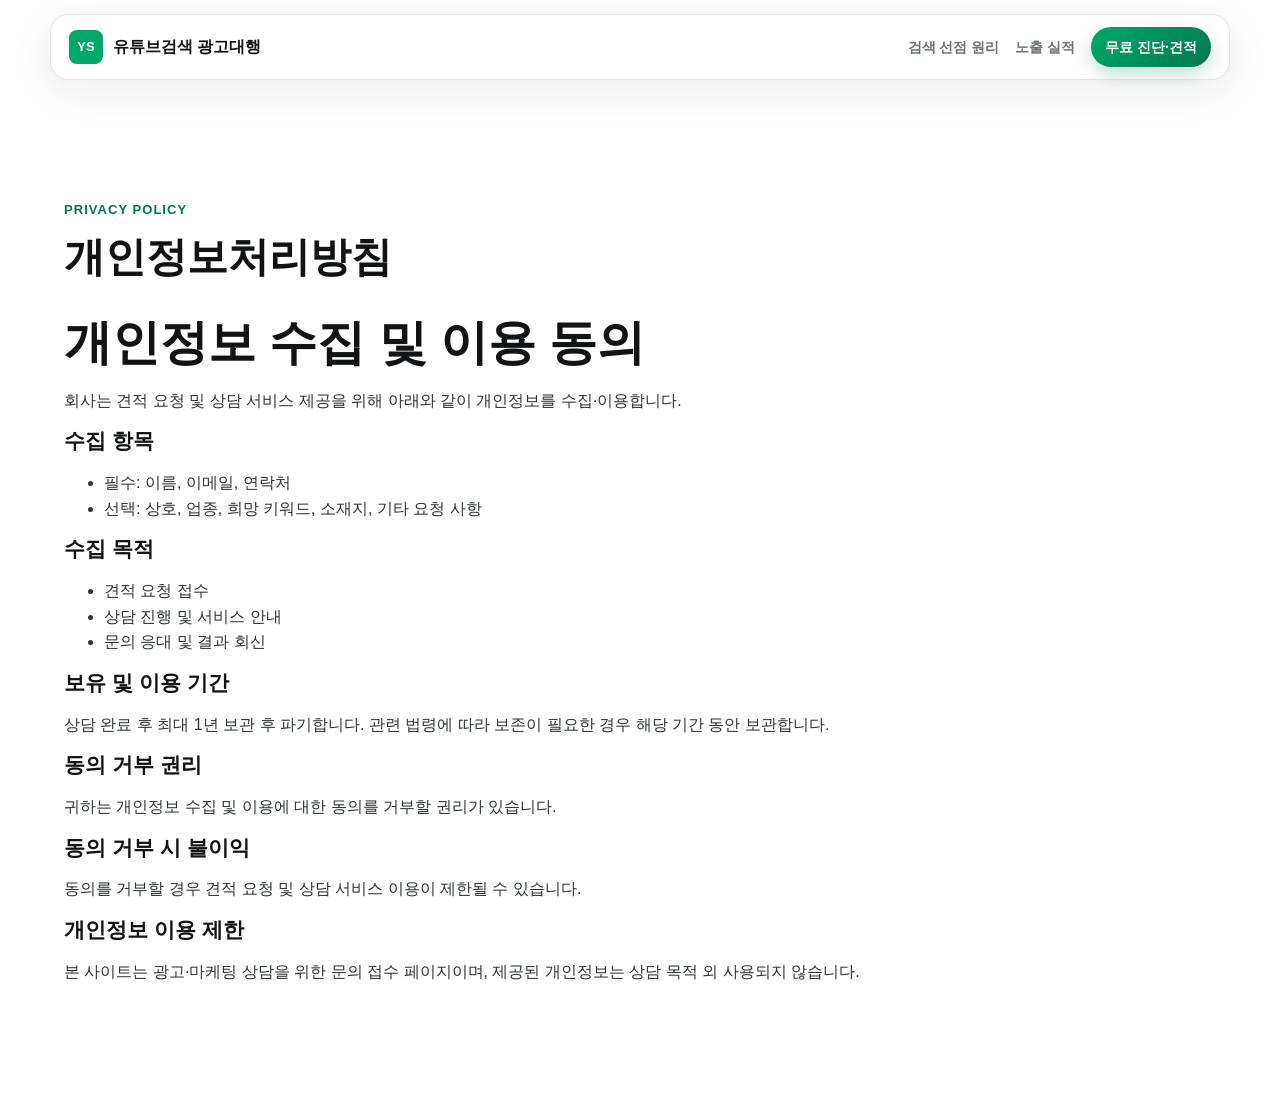
==== privacy.html @ 66b9a872 "Add responsive floating navigation with persuasive menu copy. Improve mobile UX with a slide-out dra" ====
<!doctype html>
<html lang="ko">
  <head>
    <meta charset="utf-8" />
    <meta name="viewport" content="width=device-width, initial-scale=1" />
    <title>개인정보처리방침 | 유튜브검색 광고대행</title>
    <link rel="stylesheet" href="styles.css" />
  </head>
  <body>
    <header class="site-header">
      <div class="header-inner">
        <a class="brand" href="index.html" aria-label="유튜브검색 광고 홈">
          <span class="brand-mark">YS</span>
          <span class="brand-text">유튜브검색 광고대행</span>
        </a>
        <button
          type="button"
          class="nav-toggle"
          aria-label="메뉴 열기"
          aria-expanded="false"
          aria-controls="main-nav"
        >
          <span></span>
          <span></span>
          <span></span>
        </button>
        <nav class="nav" id="main-nav" aria-label="주요 메뉴">
          <a href="index.html#concept">검색 선점 원리</a>
          <a href="index.html#rankings">노출 실적</a>
          <a class="nav-cta" href="index.html#estimate">무료 진단·견적</a>
        </nav>
      </div>
    </header>
    <div class="nav-overlay" hidden></div>

    <main class="privacy-page">
      <section class="section">
        <div class="section-heading">
          <p class="eyebrow">Privacy Policy</p>
          <h1>개인정보처리방침</h1>
        </div>

        <div class="privacy-document">
          <h2>개인정보 수집 및 이용 동의</h2>
          <p>회사는 견적 요청 및 상담 서비스 제공을 위해 아래와 같이 개인정보를 수집·이용합니다.</p>

          <h3>수집 항목</h3>
          <ul>
            <li>필수: 이름, 이메일, 연락처</li>
            <li>선택: 상호, 업종, 희망 키워드, 소재지, 기타 요청 사항</li>
          </ul>

          <h3>수집 목적</h3>
          <ul>
            <li>견적 요청 접수</li>
            <li>상담 진행 및 서비스 안내</li>
            <li>문의 응대 및 결과 회신</li>
          </ul>

          <h3>보유 및 이용 기간</h3>
          <p>
            상담 완료 후 최대 1년 보관 후 파기합니다.
            관련 법령에 따라 보존이 필요한 경우 해당 기간 동안 보관합니다.
          </p>

          <h3>동의 거부 권리</h3>
          <p>귀하는 개인정보 수집 및 이용에 대한 동의를 거부할 권리가 있습니다.</p>

          <h3>동의 거부 시 불이익</h3>
          <p>동의를 거부할 경우 견적 요청 및 상담 서비스 이용이 제한될 수 있습니다.</p>

          <h3>개인정보 이용 제한</h3>
          <p>
            본 사이트는 광고·마케팅 상담을 위한 문의 접수 페이지이며,
            제공된 개인정보는 상담 목적 외 사용되지 않습니다.
          </p>
        </div>
      </section>
    </main>
    <script src="script.js"></script>
  </body>
</html>
---- styles.css ----
:root {
  --ink: #111315;
  --text: #2f3437;
  --muted: #6a7278;
  --line: #dfe6e3;
  --panel: #ffffff;
  --soft: #f5faf7;
  --green: #00a86b;
  --green-dark: #00784e;
  --aqua: #00a7b5;
  --yellow: #ffe066;
  --shadow: 0 18px 45px rgba(17, 19, 21, 0.1);
}

* {
  box-sizing: border-box;
}

html {
  scroll-behavior: smooth;
}

body {
  margin: 0;
  padding-top: 88px;
  color: var(--text);
  background: #ffffff;
  font-family: "Pretendard", "Apple SD Gothic Neo", "Malgun Gothic", Arial, sans-serif;
  line-height: 1.6;
}

body.nav-open {
  overflow: hidden;
}

a {
  color: inherit;
  text-decoration: none;
}

.site-header {
  position: fixed;
  top: 14px;
  left: 50%;
  z-index: 100;
  width: min(calc(100% - 28px), 1180px);
  transform: translateX(-50%);
  padding: 0;
  background: rgba(255, 255, 255, 0.94);
  border: 1px solid rgba(223, 230, 227, 0.95);
  border-radius: 18px;
  box-shadow: 0 10px 40px rgba(17, 19, 21, 0.08);
  backdrop-filter: blur(16px);
}

.header-inner {
  display: flex;
  align-items: center;
  justify-content: space-between;
  gap: 20px;
  padding: 12px 18px;
}

.brand,
.nav {
  display: flex;
  align-items: center;
}

.brand {
  gap: 10px;
  min-width: 0;
  font-weight: 800;
  color: var(--ink);
}

.brand-text {
  overflow: hidden;
  text-overflow: ellipsis;
  white-space: nowrap;
}

.brand-mark {
  display: grid;
  flex-shrink: 0;
  width: 34px;
  height: 34px;
  place-items: center;
  color: #ffffff;
  background: var(--green);
  border-radius: 8px;
  font-size: 13px;
}

.nav-toggle {
  display: none;
  flex-direction: column;
  justify-content: center;
  gap: 5px;
  width: 42px;
  height: 42px;
  padding: 0;
  background: var(--soft);
  border: 1px solid var(--line);
  border-radius: 12px;
  cursor: pointer;
}

.nav-toggle span {
  display: block;
  width: 18px;
  height: 2px;
  margin: 0 auto;
  background: var(--ink);
  border-radius: 999px;
  transition: transform 0.22s ease, opacity 0.22s ease;
}

.nav-toggle[aria-expanded="true"] span:nth-child(1) {
  transform: translateY(7px) rotate(45deg);
}

.nav-toggle[aria-expanded="true"] span:nth-child(2) {
  opacity: 0;
}

.nav-toggle[aria-expanded="true"] span:nth-child(3) {
  transform: translateY(-7px) rotate(-45deg);
}

.nav {
  gap: 16px;
  color: var(--muted);
  font-size: 14px;
  font-weight: 700;
}

.nav a {
  white-space: nowrap;
}

.nav a:hover,
.nav-drop-button:hover {
  color: var(--green-dark);
}

.nav-cta {
  padding: 9px 14px;
  color: #ffffff !important;
  background: linear-gradient(135deg, var(--green) 0%, var(--green-dark) 100%);
  border-radius: 999px;
  box-shadow: 0 8px 18px rgba(0, 120, 78, 0.22);
}

.nav-cta:hover {
  color: #ffffff !important;
  filter: brightness(1.05);
}

.nav-dropdown {
  position: relative;
}

.nav-drop-button {
  padding: 0;
  color: inherit;
  background: transparent;
  border: 0;
  font: inherit;
  font-weight: 800;
  cursor: pointer;
}

.nav-drop-menu {
  position: absolute;
  top: calc(100% + 12px);
  right: 0;
  display: grid;
  min-width: 160px;
  padding: 8px;
  background: #ffffff;
  border: 1px solid var(--line);
  border-radius: 12px;
  box-shadow: var(--shadow);
  opacity: 0;
  transform: translateY(-6px);
  visibility: hidden;
  transition: opacity 0.16s ease, transform 0.16s ease, visibility 0.16s ease;
}

.nav-drop-menu a {
  padding: 10px 12px;
  color: var(--ink);
  border-radius: 8px;
  white-space: nowrap;
}

.nav-drop-menu a:hover {
  color: var(--green-dark);
  background: var(--soft);
}

.nav-dropdown:hover .nav-drop-menu,
.nav-dropdown:focus-within .nav-drop-menu {
  opacity: 1;
  transform: translateY(0);
  visibility: visible;
}

.nav-overlay {
  position: fixed;
  inset: 0;
  z-index: 90;
  background: rgba(17, 19, 21, 0.42);
  opacity: 0;
  visibility: hidden;
  transition: opacity 0.24s ease, visibility 0.24s ease;
}

.nav-overlay.is-visible {
  opacity: 1;
  visibility: visible;
}

.hero {
  display: grid;
  grid-template-columns: minmax(0, 1.55fr) minmax(300px, 0.45fr);
  column-gap: clamp(28px, 4.5vw, 64px);
  row-gap: 16px;
  align-items: start;
  min-height: calc(100vh - 88px);
  padding: clamp(40px, 5vw, 76px) clamp(20px, 5vw, 72px);
  background:
    radial-gradient(circle at 15% 20%, rgba(0, 168, 107, 0.13), transparent 32%),
    linear-gradient(135deg, #ffffff 0%, #f3fbf8 58%, #ecfffb 100%);
}

.hero-title {
  grid-column: 1 / -1;
  width: 100%;
  margin: 0 0 8px;
  color: #000000;
  font-size: clamp(34px, 3.7vw, 68px);
  font-weight: 950;
  line-height: 1.08;
  text-align: center;
  white-space: nowrap;
}

.hero-copy {
  display: grid;
}

.eyebrow {
  margin: 0 0 12px;
  color: var(--green-dark);
  font-size: 13px;
  font-weight: 900;
  letter-spacing: 0.08em;
  text-transform: uppercase;
}

h1,
h2,
h3,
p {
  overflow-wrap: anywhere;
}

h1,
h2,
h3 {
  margin: 0;
  color: var(--ink);
  line-height: 1.18;
}

h1 {
  max-width: 980px;
  font-size: clamp(40px, 3.2vw, 60px);
  word-break: keep-all;
  line-break: keep-all;
}

h2 {
  font-size: clamp(28px, 4vw, 48px);
}

h3 {
  font-size: 21px;
}

.one-line-title {
  white-space: nowrap;
  font-size: clamp(26px, 3.4vw, 46px);
}

.hero-text {
  max-width: 960px;
  margin: 24px 0 0;
  color: #3d4549;
  font-size: clamp(18px, 1.7vw, 22px);
  line-height: 1.55;
  word-break: keep-all;
  line-break: keep-all;
}

.hero-actions,
.hero-stats {
  display: flex;
  flex-wrap: wrap;
  gap: 12px;
  margin-top: 30px;
}

.button {
  display: inline-flex;
  align-items: center;
  justify-content: center;
  min-height: 48px;
  padding: 13px 20px;
  border: 1px solid transparent;
  border-radius: 8px;
  font-weight: 900;
  cursor: pointer;
}

.button.primary {
  color: #ffffff;
  background: var(--green);
  box-shadow: 0 10px 22px rgba(0, 168, 107, 0.24);
}

.button.primary:hover {
  background: var(--green-dark);
}

.button.secondary {
  color: var(--green-dark);
  background: #ffffff;
  border-color: var(--line);
}

.hero-stats {
  max-width: 960px;
  display: grid;
  grid-template-columns: repeat(3, minmax(0, 1fr));
}

.hero-stats div {
  min-width: 0;
  padding: 14px 16px;
  background: rgba(255, 255, 255, 0.76);
  border: 1px solid var(--line);
  border-radius: 8px;
}

.hero-stats dt {
  color: var(--muted);
  font-size: 13px;
  font-weight: 800;
}

.hero-stats dd {
  margin: 4px 0 0;
  color: var(--ink);
  font-size: 20px;
  font-weight: 900;
}

.keep-word {
  white-space: nowrap;
}

.keep-phrase {
  white-space: nowrap;
}

.channel-note {
  grid-column: 1 / -1;
  width: 100%;
  margin-top: 8px;
  padding: 20px;
  background: rgba(255, 255, 255, 0.74);
  border: 1px solid var(--line);
  border-radius: 8px;
}

.channel-note p {
  margin: 0;
  color: var(--ink);
  font-size: clamp(17px, 1.45vw, 20px);
  font-weight: 700;
  line-height: 1.35;
  word-break: keep-all;
  line-break: keep-all;
}

.channel-note p + p {
  margin-top: 14px;
}

.channel-note strong {
  color: #ff0000;
  font-weight: 950;
}

.search-demo {
  width: min(100%, 400px);
  justify-self: center;
  align-self: stretch;
  display: flex;
  flex-direction: column;
  overflow: hidden;
  background: #ffffff;
  border: 1px solid var(--line);
  border-radius: 8px;
  box-shadow: var(--shadow);
}

.browser-bar {
  display: flex;
  gap: 7px;
  padding: 14px;
  background: #f0f4f2;
  border-bottom: 1px solid var(--line);
}

.browser-bar span {
  width: 11px;
  height: 11px;
  background: #aab5b0;
  border-radius: 50%;
}

.youtube-search {
  flex: 1;
  padding: clamp(20px, 2.8vw, 28px);
}

.search-label {
  margin-bottom: 12px;
  color: var(--muted);
  font-weight: 800;
}

.search-box {
  padding: 15px 18px;
  color: var(--ink);
  background: #f7faf9;
  border: 2px solid var(--green);
  border-radius: 999px;
  font-size: 20px;
  font-weight: 900;
}

.suggestions {
  margin: 14px 0 0;
  padding: 0;
  list-style: none;
  border: 1px solid var(--line);
  border-radius: 8px;
  overflow: hidden;
}

.suggestions li {
  padding: 12px 16px;
  border-bottom: 1px solid var(--line);
}

.suggestions li:last-child {
  border-bottom: 0;
}

.suggestions .highlight {
  color: var(--ink);
  background: rgba(255, 224, 102, 0.55);
  font-weight: 900;
}

.demo-note {
  margin: 0;
  padding: 14px 20px;
  color: var(--green-dark);
  background: var(--soft);
  font-weight: 800;
}

.exposure-note {
  grid-column: 1 / -1;
  margin: -2px 0 0;
  color: #ff0000;
  font-size: 17px;
  font-weight: 800;
  line-height: 1.45;
  word-break: keep-all;
  white-space: nowrap;
}

.exposure-note span {
  display: block;
}

.section {
  padding: clamp(64px, 9vw, 112px) clamp(20px, 5vw, 72px);
}

.two-column {
  display: grid;
  grid-template-columns: minmax(220px, 0.7fr) minmax(0, 1.3fr);
  gap: clamp(24px, 5vw, 70px);
  align-items: start;
}

.lead-block {
  max-width: 850px;
  font-size: clamp(17px, 2vw, 21px);
}

.lead-block p:first-child {
  margin-top: 0;
}

.concept-highlight {
  color: #102a5c;
  font-weight: 800;
}

.concept-highlight strong {
  color: #071b3f;
  font-weight: 950;
}

.concept-reference {
  margin-top: -6px;
  color: #102a5c;
  font-size: 16px;
  font-weight: 900;
}

.red-emphasis {
  color: #d71920;
  font-weight: 950;
}

.comparison-section {
  background:
    linear-gradient(135deg, #102a5c 0%, #14386f 48%, #0a6b69 100%);
  color: #ffffff;
}

.comparison-section h2,
.comparison-section h3 {
  color: #ffffff;
}

.comparison-section .eyebrow {
  color: #ffe066;
}

.comparison-section .section-heading {
  max-width: 1120px;
}

.comparison-section .section-heading p:last-child {
  max-width: 940px;
  margin: 18px 0 0;
  color: rgba(255, 255, 255, 0.86);
  font-size: 18px;
  line-break: keep-all;
  word-break: keep-all;
  overflow-wrap: normal;
}

.comparison-cards {
  display: grid;
  grid-template-columns: repeat(2, minmax(0, 1fr));
  gap: 18px;
  margin-top: 24px;
}

.ad-cost-table {
  margin-top: 34px;
  overflow: hidden;
  color: #263238;
  background: #ffffff;
  border: 1px solid rgba(255, 255, 255, 0.32);
  border-radius: 8px;
  box-shadow: 0 18px 45px rgba(0, 0, 0, 0.16);
}

.ad-cost-title {
  padding: 18px 20px;
  color: #102a5c;
  background: #ffe066;
  font-size: 24px;
  font-weight: 950;
}

.ad-cost-row {
  display: grid;
  grid-template-columns: 1.25fr 0.8fr 1.1fr 1fr 1.15fr;
}

.ad-cost-row span {
  display: flex;
  align-items: center;
  justify-content: center;
  padding: 13px 14px;
  border-right: 1px solid #e1e7ea;
  border-bottom: 1px solid #e1e7ea;
  font-size: 14px;
  text-align: center;
  line-break: keep-all;
  word-break: keep-all;
}

.ad-cost-row span:last-child {
  border-right: 0;
}

.ad-cost-row:last-child span {
  border-bottom: 0;
}

.ad-cost-row.head {
  color: #ffffff;
  background: #102a5c;
  font-weight: 950;
}

.ad-cost-row.featured {
  color: #062315;
  background: #e9fff4;
  border: 3px solid #d71920;
  font-weight: 950;
}

.ad-cost-row.featured span {
  border-top: 0;
  border-bottom: 0;
}

.ad-cost-row.featured span:first-child {
  border-left: 0;
}

.ad-cost-row.featured span:last-child {
  border-right: 0;
}

.cost-basis {
  margin-top: 16px;
  padding: 20px;
  color: #102a5c;
  background: #fff8d8;
  border: 1px solid rgba(255, 224, 102, 0.7);
  border-radius: 8px;
}

.cost-basis h3 {
  margin-bottom: 10px;
  color: #102a5c;
}

.cost-basis p {
  margin: 8px 0 0;
  color: #31465f;
  font-weight: 800;
  line-break: keep-all;
  word-break: keep-all;
}

.cost-detail-grid {
  display: grid;
  grid-template-columns: repeat(2, minmax(0, 1fr));
  gap: 14px;
  margin-top: 14px;
}

.cost-detail-grid article {
  padding: 16px;
  background: #ffffff;
  border: 1px solid rgba(16, 42, 92, 0.12);
  border-radius: 8px;
}

.cost-detail-grid strong {
  display: block;
  color: #d71920;
  font-size: 16px;
  line-height: 1.45;
  word-break: keep-all;
}

.cost-highlight {
  margin-top: 14px;
  padding: 18px;
  background: #e9fff4;
  border: 3px solid #d71920;
  border-radius: 8px;
}

.cost-highlight strong {
  display: block;
  color: #d71920;
  font-size: 20px;
  font-weight: 950;
}

.cost-disclaimer {
  color: #5b6670;
  font-size: 13px;
}

.intent-flow {
  display: grid;
  grid-template-columns: repeat(2, minmax(0, 1fr));
  gap: 16px;
  margin-top: 22px;
}

.intent-flow article,
.appeal-box {
  padding: 22px;
  background: rgba(255, 255, 255, 0.1);
  border: 1px solid rgba(255, 255, 255, 0.24);
  border-radius: 8px;
}

.intent-flow span {
  display: inline-flex;
  margin-bottom: 10px;
  padding: 5px 10px;
  color: #102a5c;
  background: #ffe066;
  border-radius: 999px;
  font-size: 13px;
  font-weight: 950;
}

.intent-flow strong {
  display: block;
  color: #ffffff;
  font-size: 19px;
  line-height: 1.5;
  word-break: keep-all;
}

.intent-flow p {
  margin: 12px 0 0;
  color: rgba(255, 255, 255, 0.82);
}

.appeal-box {
  margin-top: 16px;
  background: rgba(255, 224, 102, 0.13);
}

.appeal-box h3 {
  margin-bottom: 14px;
}

.appeal-box ul {
  display: grid;
  grid-template-columns: repeat(2, minmax(0, 1fr));
  gap: 10px 18px;
  margin: 0;
  padding: 0;
  list-style: none;
}

.appeal-box li {
  position: relative;
  padding-left: 28px;
  color: rgba(255, 255, 255, 0.9);
  font-weight: 800;
  word-break: keep-all;
}

.appeal-box li::before {
  content: "✓";
  position: absolute;
  left: 0;
  color: #59ff9d;
  font-weight: 950;
}

.comparison-cards article {
  padding: 26px;
  border: 1px solid rgba(255, 255, 255, 0.24);
  border-radius: 8px;
}

.old-ad {
  background: rgba(255, 255, 255, 0.09);
}

.new-ad {
  background: rgba(0, 168, 107, 0.3);
  box-shadow: 0 18px 45px rgba(0, 0, 0, 0.16);
}

.comparison-label {
  display: inline-flex;
  margin-bottom: 12px;
  padding: 6px 10px;
  color: #102a5c;
  background: #ffe066;
  border-radius: 999px;
  font-size: 13px;
  font-weight: 950;
}

.comparison-cards ul {
  margin: 18px 0 0;
  padding-left: 20px;
}

.comparison-cards li {
  margin: 8px 0;
  color: rgba(255, 255, 255, 0.88);
}

.danger-text {
  color: #ff4a4a;
  font-weight: 950;
}

.comparison-table {
  margin-top: 22px;
  overflow: hidden;
  border: 1px solid rgba(255, 255, 255, 0.22);
  border-radius: 8px;
}

.comparison-row {
  display: grid;
  grid-template-columns: 0.65fr 1fr 1.25fr;
}

.comparison-row span {
  padding: 15px 16px;
  border-right: 1px solid rgba(255, 255, 255, 0.16);
  border-bottom: 1px solid rgba(255, 255, 255, 0.16);
}

.comparison-row span:last-child {
  border-right: 0;
}

.comparison-row:last-child span {
  border-bottom: 0;
}

.comparison-row.head {
  color: #102a5c;
  background: #ffe066;
  font-weight: 950;
}

.comparison-punchline {
  display: grid;
  grid-template-columns: repeat(2, minmax(0, 1fr));
  gap: 14px;
  margin-top: 22px;
}

.comparison-punchline strong {
  display: block;
  padding: 18px;
  color: #102a5c;
  background: #ffffff;
  border-radius: 8px;
  font-size: 20px;
}

.comparison-note {
  margin: 18px 0 0;
  color: rgba(255, 255, 255, 0.72);
  font-size: 14px;
}

.section-heading {
  max-width: 820px;
  margin-bottom: 34px;
}

.benefit-grid,
.package-grid,
.industry-grid {
  display: grid;
  grid-template-columns: repeat(3, minmax(0, 1fr));
  gap: 18px;
}

.benefit-grid article,
.package,
.industry-grid article {
  padding: 24px;
  background: var(--panel);
  border: 1px solid var(--line);
  border-radius: 8px;
}

.benefit-grid span {
  display: inline-flex;
  margin-bottom: 20px;
  color: var(--green-dark);
  font-weight: 900;
}

.benefit-grid p,
.industry-grid p {
  margin: 12px 0 0;
  color: var(--muted);
}

.process-band {
  background: var(--soft);
}

.process {
  display: grid;
  grid-template-columns: repeat(6, minmax(0, 1fr));
  gap: 12px;
  margin: 0;
  padding: 0;
  list-style: none;
  counter-reset: process;
}

.process li {
  position: relative;
  min-height: 150px;
  padding: 22px 16px;
  background: #ffffff;
  border: 1px solid var(--line);
  border-radius: 8px;
}

.process li::before {
  counter-increment: process;
  content: counter(process);
  display: grid;
  width: 30px;
  height: 30px;
  margin-bottom: 18px;
  place-items: center;
  color: #ffffff;
  background: var(--aqua);
  border-radius: 50%;
  font-weight: 900;
}

.process strong,
.process span {
  display: block;
}

.process span {
  margin-top: 8px;
  color: var(--muted);
  font-size: 14px;
}

.ranking-section {
  background:
    linear-gradient(180deg, #ffffff 0%, #f6fbff 100%);
}

.ranking-section .section-heading p:last-child {
  margin: 14px 0 0;
  color: var(--muted);
  font-size: 17px;
}

.ranking-grid {
  display: grid;
  grid-template-columns: repeat(4, minmax(0, 1fr));
  gap: 14px;
}

.ranking-grid article {
  display: grid;
  gap: 8px;
  min-height: 142px;
  padding: 20px;
  background: #ffffff;
  border: 1px solid #dbe6f4;
  border-radius: 8px;
  box-shadow: 0 10px 28px rgba(16, 42, 92, 0.07);
}

.ranking-grid strong {
  color: var(--ink);
  font-size: 19px;
}

.ranking-grid p {
  margin: 0;
  color: var(--muted);
  font-weight: 800;
}

.rank {
  display: inline-flex;
  width: fit-content;
  align-items: center;
  justify-content: center;
  padding: 5px 10px;
  color: #ffffff;
  background: #102a5c;
  border-radius: 999px;
  font-size: 14px;
  font-weight: 950;
}

.ranking-summary {
  display: flex;
  flex-wrap: wrap;
  gap: 10px 18px;
  align-items: center;
  margin-top: 22px;
  padding: 18px 20px;
  color: #102a5c;
  background: #eef6ff;
  border: 1px solid #cfe0f6;
  border-radius: 8px;
}

.ranking-summary strong {
  font-size: 22px;
}

.ranking-summary span {
  color: #36516f;
  font-weight: 800;
}

.package {
  display: flex;
  flex-direction: column;
  min-height: 360px;
}

.package.featured {
  border-color: var(--green);
  box-shadow: var(--shadow);
}

.tag {
  width: fit-content;
  margin: 0 0 16px;
  padding: 6px 10px;
  color: var(--green-dark);
  background: var(--soft);
  border-radius: 999px;
  font-size: 13px;
  font-weight: 900;
}

.muted {
  color: var(--muted);
}

.package ul,
.check-list {
  margin: 22px 0 0;
  padding-left: 20px;
}

.package li,
.check-list li {
  margin: 9px 0;
}

.notice {
  margin: 24px 0 0;
  padding: 16px 18px;
  color: var(--green-dark);
  background: var(--soft);
  border: 1px solid rgba(0, 168, 107, 0.22);
  border-radius: 8px;
  font-weight: 800;
}

.longterm-section {
  background:
    linear-gradient(180deg, #ffffff 0%, #f5fbff 100%);
}

.longterm-section .section-heading {
  max-width: 1120px;
}

.longterm-section .section-heading p:last-child {
  margin: 16px 0 0;
  color: var(--muted);
  font-size: 18px;
  line-height: 1.65;
  word-break: keep-all;
}

.strategy-grid {
  display: grid;
  grid-template-columns: repeat(2, minmax(0, 1fr));
  gap: 18px;
}

.strategy-grid article {
  padding: 28px;
  background: #ffffff;
  border: 1px solid #dbe6f4;
  border-radius: 8px;
  box-shadow: 0 16px 36px rgba(16, 42, 92, 0.08);
}

.strategy-number {
  display: inline-flex;
  margin-bottom: 18px;
  padding: 6px 11px;
  color: #ffffff;
  background: #102a5c;
  border-radius: 999px;
  font-size: 13px;
  font-weight: 950;
}

.strategy-grid ul {
  display: grid;
  gap: 16px;
  margin: 22px 0 0;
  padding: 0;
  list-style: none;
}

.strategy-grid li {
  position: relative;
  padding-left: 24px;
  color: #4f5a60;
  word-break: keep-all;
}

.strategy-grid li::before {
  content: "";
  position: absolute;
  left: 0;
  top: 9px;
  width: 9px;
  height: 9px;
  background: var(--green);
  border-radius: 50%;
}

.strategy-grid strong {
  display: block;
  margin-bottom: 5px;
  color: var(--ink);
  font-size: 17px;
}

.strategy-punch {
  display: flex;
  flex-wrap: wrap;
  gap: 8px 18px;
  align-items: center;
  margin-top: 20px;
  padding: 20px;
  color: #102a5c;
  background: #e9fff4;
  border: 2px solid var(--green);
  border-radius: 8px;
}

.strategy-punch strong {
  font-size: 22px;
  font-weight: 950;
}

.strategy-punch span {
  color: #36516f;
  font-weight: 800;
}

.industries {
  background: #fbfefd;
}

.industry-grid {
  grid-template-columns: repeat(4, minmax(0, 1fr));
}

.estimate-section {
  display: grid;
  grid-template-columns: minmax(0, 0.85fr) minmax(320px, 1.15fr);
  gap: clamp(28px, 5vw, 72px);
  align-items: start;
  background: linear-gradient(180deg, #ffffff 0%, #f4fbf8 100%);
}

.estimate-copy {
  position: sticky;
  top: 100px;
}

.estimate-form {
  display: grid;
  grid-template-columns: repeat(6, minmax(0, 1fr));
  gap: 16px;
  padding: clamp(22px, 4vw, 34px);
  background: #ffffff;
  border: 1px solid var(--line);
  border-radius: 8px;
  box-shadow: var(--shadow);
}

label {
  display: grid;
  grid-column: span 3;
  gap: 8px;
  color: var(--ink);
  font-weight: 900;
}

.estimate-form label:nth-of-type(3),
.estimate-form label:nth-of-type(4),
.estimate-form label:nth-of-type(5) {
  grid-column: span 2;
}

input,
select,
textarea {
  width: 100%;
  min-height: 48px;
  padding: 12px 13px;
  color: var(--ink);
  background: #ffffff;
  border: 1px solid #cfd8d4;
  border-radius: 8px;
  font: inherit;
}

input[type="checkbox"] {
  width: 18px;
  min-height: 18px;
  accent-color: var(--green);
}

input::placeholder,
textarea::placeholder {
  color: #8a9490;
  opacity: 1;
}

textarea {
  resize: vertical;
}

input:focus,
select:focus,
textarea:focus {
  outline: 3px solid rgba(0, 168, 107, 0.18);
  border-color: var(--green);
}

.full {
  grid-column: 1 / -1;
}

.privacy-consent {
  padding: 18px;
  color: #374148;
  background: #fbfdfc;
  border: 1px solid var(--line);
  border-radius: 8px;
  font-size: 14px;
  line-height: 1.55;
}

.privacy-consent h3 {
  margin-bottom: 12px;
  font-size: 18px;
}

.privacy-consent p {
  margin: 8px 0 14px;
}

.privacy-consent ul {
  margin: 7px 0 14px;
  padding-left: 20px;
}

.privacy-consent li {
  margin: 3px 0;
}

.consent-check {
  display: flex;
  grid-column: 1 / -1;
  align-items: center;
  gap: 9px;
  margin-top: 12px;
  color: var(--ink);
  font-size: 15px;
  font-weight: 900;
}

.privacy-link {
  display: inline-flex;
  margin-top: 10px;
  color: var(--green-dark);
  font-weight: 900;
  text-decoration: underline;
  text-underline-offset: 3px;
}

.form-note {
  grid-column: 1 / -1;
  margin: 0;
  color: var(--muted);
  font-size: 14px;
}

.form-note a {
  color: var(--green-dark);
  font-weight: 900;
  text-decoration: underline;
  text-underline-offset: 3px;
}

.privacy-note {
  grid-column: 1 / -1;
  margin: -4px 0 0;
  padding: 13px 14px;
  color: #566168;
  background: #f7faf9;
  border: 1px solid var(--line);
  border-radius: 8px;
  font-size: 13px;
  line-height: 1.55;
}

.business-info {
  padding: 24px clamp(20px, 5vw, 72px) 44px;
  background: #f4fbf8;
}

.business-info dl {
  display: grid;
  grid-template-columns: 1fr 1.55fr 1fr 1fr 2.25fr;
  gap: 12px 22px;
  max-width: 1180px;
  margin: 0 auto;
  padding: 18px;
  color: #566168;
  background: #ffffff;
  border: 1px solid var(--line);
  border-radius: 8px;
}

.business-info dt {
  color: var(--ink);
  font-size: 13px;
  font-weight: 900;
}

.business-info dd {
  margin: 4px 0 0;
  font-size: 14px;
}

.business-address {
  grid-column: auto;
}

.site-footer {
  display: flex;
  flex-wrap: wrap;
  justify-content: space-between;
  gap: 16px;
  padding: 28px clamp(20px, 5vw, 72px);
  color: #ffffff;
  background: var(--ink);
}

.site-footer p {
  margin: 0;
}

.site-footer a {
  color: var(--yellow);
  font-weight: 900;
}

@media (max-width: 1080px) {
  body {
    padding-top: 78px;
  }

  .site-header {
    top: 10px;
    width: calc(100% - 20px);
    border-radius: 16px;
  }

  .header-inner {
    padding: 10px 14px;
  }

  .nav-toggle {
    display: flex;
  }

  .nav {
    position: fixed;
    top: 0;
    right: 0;
    z-index: 110;
    flex-direction: column;
    align-items: stretch;
    gap: 6px;
    width: min(320px, 86vw);
    height: 100vh;
    padding: 88px 20px 24px;
    overflow-y: auto;
    color: var(--ink);
    font-size: 16px;
    background: #ffffff;
    border-left: 1px solid var(--line);
    box-shadow: -12px 0 40px rgba(17, 19, 21, 0.12);
    transform: translateX(110%);
    transition: transform 0.28s ease;
  }

  .nav.is-open {
    transform: translateX(0);
  }

  .nav a {
    padding: 12px 14px;
    border-radius: 12px;
  }

  .nav a:not(.nav-cta):hover {
    background: var(--soft);
  }

  .nav-cta {
    margin-top: 8px;
    text-align: center;
  }

  .nav-dropdown {
    width: 100%;
  }

  .nav-drop-button {
    width: 100%;
    padding: 12px 14px;
    text-align: left;
    border-radius: 12px;
  }

  .nav-drop-button:hover {
    background: var(--soft);
  }

  .nav-drop-menu {
    position: static;
    min-width: 0;
    margin-top: 4px;
    padding: 0;
    background: transparent;
    border: 0;
    border-radius: 0;
    box-shadow: none;
    opacity: 1;
    transform: none;
    visibility: visible;
  }

  .nav-drop-menu a {
    padding-left: 28px;
  }
}

@media (max-width: 980px) {
  .hero,
  .two-column,
  .estimate-section {
    grid-template-columns: 1fr;
  }

  .channel-note {
    width: 100%;
  }

  .benefit-grid,
  .package-grid,
  .strategy-grid,
  .industry-grid,
  .ranking-grid {
    grid-template-columns: repeat(2, minmax(0, 1fr));
  }

  .process {
    grid-template-columns: repeat(3, minmax(0, 1fr));
  }

  .comparison-row,
  .ad-cost-row,
  .intent-flow,
  .cost-detail-grid,
  .appeal-box ul,
  .comparison-punchline {
    grid-template-columns: 1fr;
  }

  .comparison-row span,
  .ad-cost-row span {
    border-right: 0;
  }

  .estimate-copy {
    position: static;
  }
}

@media (max-width: 720px) {
  body {
    padding-top: 72px;
  }

  .site-header {
    top: 8px;
    width: calc(100% - 16px);
    border-radius: 14px;
  }

  .header-inner {
    gap: 12px;
    padding: 10px 12px;
  }

  .brand-text {
    font-size: 14px;
  }

  h1 {
    font-size: 39px;
  }

  .hero-title {
    white-space: normal;
    font-size: 46px;
  }

  .hero-stats {
    grid-template-columns: 1fr;
  }

  .one-line-title {
    white-space: normal;
    font-size: 30px;
  }

  .benefit-grid,
  .comparison-cards,
  .package-grid,
  .strategy-grid,
  .industry-grid,
  .ranking-grid,
  .process,
  .estimate-form {
    grid-template-columns: 1fr;
  }

  .business-info dl {
    grid-template-columns: 1fr;
  }

  label,
  .estimate-form label:nth-of-type(3),
  .estimate-form label:nth-of-type(4),
  .estimate-form label:nth-of-type(5) {
    grid-column: 1 / -1;
  }

  .package {
    min-height: auto;
  }
}

@media (max-width: 720px) {
  .hero {
    display: block;
    min-height: auto;
    padding: 34px 18px 42px;
  }

  .hero-title {
    margin-bottom: 26px;
    font-size: 34px;
    white-space: normal;
    word-break: keep-all;
  }

  .hero h1 {
    max-width: none;
    font-size: 36px;
  }

  .hero h1 .keep-phrase,
  .keep-phrase,
  .keep-word {
    white-space: normal;
  }

  .hero-text {
    max-width: none;
    font-size: 18px;
  }

  .hero-actions {
    display: grid;
    grid-template-columns: 1fr;
  }

  .hero-stats {
    grid-template-columns: 1fr;
    max-width: none;
  }

  .search-demo {
    width: 100%;
    margin-top: 28px;
  }

  .channel-note {
    width: 100%;
    margin-top: 18px;
    padding: 16px;
  }

  .channel-note p {
    font-size: 16px;
  }

  .exposure-note {
    margin-top: 12px;
    font-size: 14px;
    white-space: normal;
  }

  .one-line-title {
    white-space: normal;
  }

  .comparison-table,
  .ad-cost-table {
    overflow-x: auto;
  }

  .comparison-row,
  .ad-cost-row {
    min-width: 0;
  }

  .comparison-punchline strong,
  .strategy-punch strong {
    font-size: 18px;
  }

  .business-info {
    padding: 18px 16px 34px;
  }
}
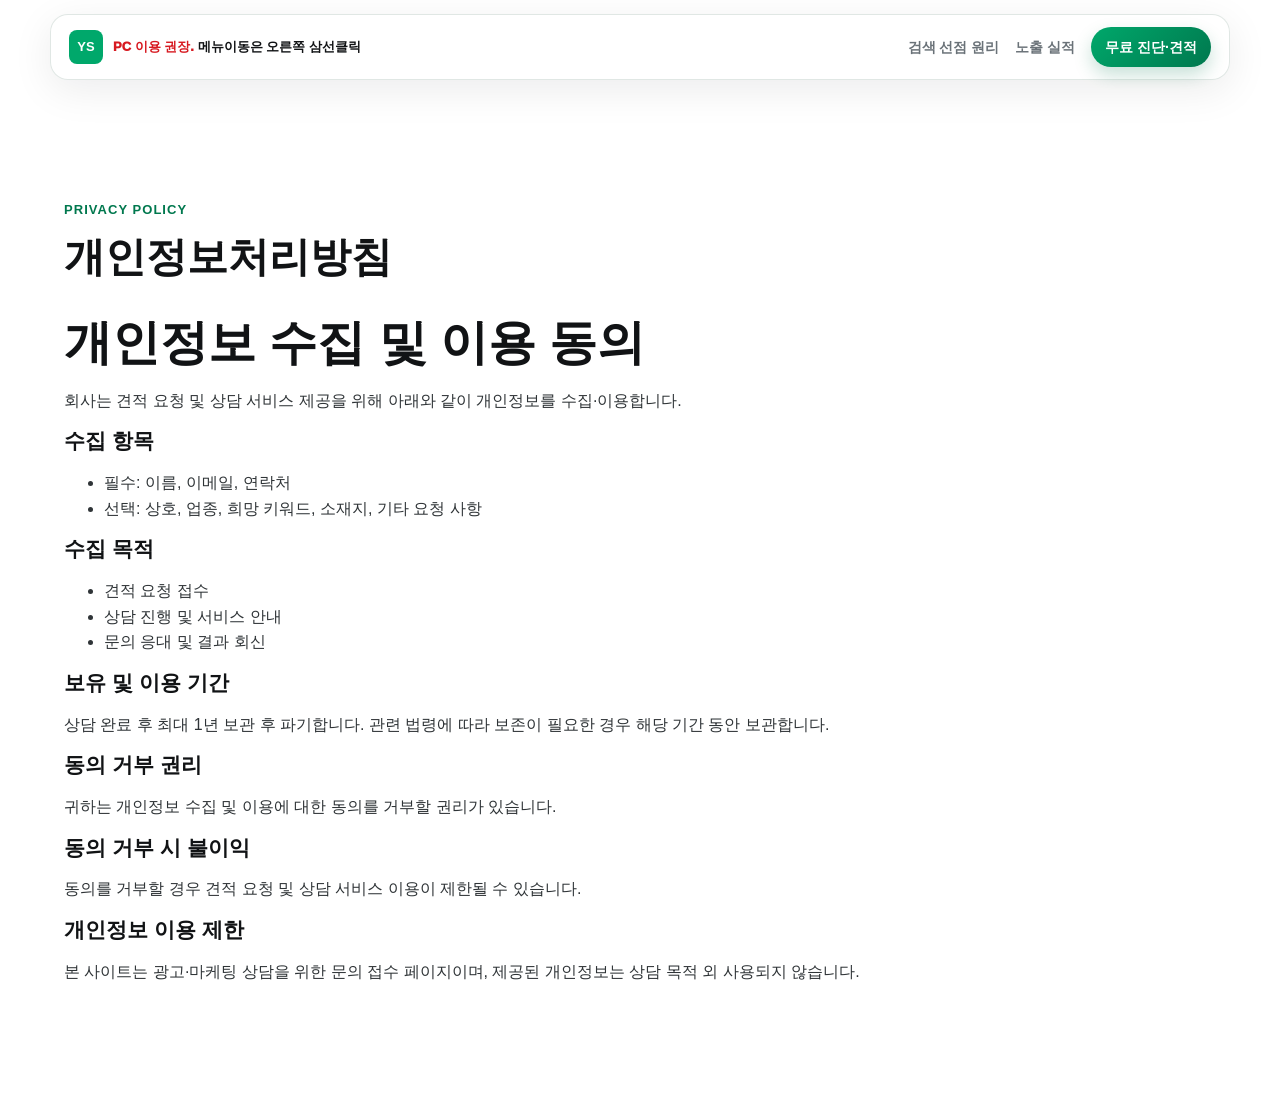
==== commit 45414ad0: "Update page title, mobile header hint, and paired ad cost cards. Show two ad methods side by side in" ====
--- a/privacy.html
+++ b/privacy.html
@@ -4,14 +4,14 @@
     <meta charset="utf-8" />
     <meta name="viewport" content="width=device-width, initial-scale=1" />
     <title>개인정보처리방침 | 유튜브검색 광고대행</title>
-    <link rel="stylesheet" href="styles.css" />
+    <link rel="stylesheet" href="styles.css?v=2026052805" />
   </head>
   <body>
     <header class="site-header">
       <div class="header-inner">
         <a class="brand" href="index.html" aria-label="유튜브검색 광고 홈">
           <span class="brand-mark">YS</span>
-          <span class="brand-text">유튜브검색 광고대행</span>
+          <span class="brand-text"><strong class="brand-alert">PC 이용 권장.</strong> 메뉴이동은 오른쪽 삼선클릭</span>
         </a>
         <button
           type="button"
@@ -77,6 +77,6 @@
         </div>
       </section>
     </main>
-    <script src="script.js"></script>
+    <script src="script.js?v=2026052805"></script>
   </body>
 </html>
--- a/styles.css
+++ b/styles.css
@@ -77,7 +77,14 @@
 .brand-text {
   overflow: hidden;
   text-overflow: ellipsis;
-  white-space: nowrap;
+  white-space: normal;
+  font-size: 13px;
+  line-height: 1.35;
+}
+
+.brand-alert {
+  color: #d71920;
+  font-weight: 950;
 }
 
 .brand-mark {
@@ -597,6 +604,11 @@
   font-weight: 950;
 }
 
+.ad-cost-body,
+.ad-cost-pair {
+  display: contents;
+}
+
 .ad-cost-row {
   display: grid;
   grid-template-columns: 1.25fr 0.8fr 1.1fr 1fr 1.15fr;
@@ -649,6 +661,15 @@
   border-right: 0;
 }
 
+.mobile-table-hint {
+  display: none;
+  margin: 0 0 12px;
+  color: rgba(255, 255, 255, 0.78);
+  font-size: 14px;
+  font-weight: 700;
+  line-break: keep-all;
+}
+
 .cost-basis {
   margin-top: 16px;
   padding: 20px;
@@ -894,6 +915,82 @@
   gap: 18px;
 }
 
+.package-grid {
+  gap: 14px;
+  align-items: stretch;
+}
+
+.package-scroll {
+  width: 100%;
+}
+
+@media (max-width: 720px) {
+  .package-scroll {
+    margin-right: -18px;
+    margin-left: -18px;
+    padding-right: 18px;
+    padding-left: 18px;
+    overflow-x: auto;
+    -webkit-overflow-scrolling: touch;
+  }
+
+  .package-grid {
+    grid-template-columns: repeat(3, minmax(148px, 1fr));
+    width: max(100%, 460px);
+    gap: 10px;
+  }
+
+  .package-features {
+    display: none;
+  }
+
+  .package {
+    min-height: 260px;
+    padding: 16px 10px 14px;
+  }
+
+  .package-price {
+    font-size: 17px;
+  }
+
+  .package-label {
+    font-size: 12px;
+  }
+
+  .package-note {
+    min-height: 32px;
+    font-size: 11px;
+    line-height: 1.35;
+  }
+
+  .package-cta {
+    padding: 10px 8px;
+    font-size: 12px;
+  }
+
+  .ranking-group {
+    gap: 8px;
+  }
+
+  .ranking-group article {
+    min-height: 118px;
+    padding: 12px 6px;
+  }
+
+  .ranking-group strong {
+    font-size: 13px;
+  }
+
+  .ranking-group p {
+    font-size: 11px;
+  }
+
+  .ranking-group .rank {
+    padding: 4px 8px;
+    font-size: 12px;
+  }
+}
+
 .benefit-grid article,
 .package,
 .industry-grid article {
@@ -976,20 +1073,71 @@
 }
 
 .ranking-grid {
-  display: grid;
-  grid-template-columns: repeat(4, minmax(0, 1fr));
+  display: flex;
+  flex-direction: column;
   gap: 14px;
 }
 
-.ranking-grid article {
-  display: grid;
+.ranking-group {
+  display: grid;
+  grid-template-columns: repeat(3, minmax(0, 1fr));
+  gap: 10px;
+}
+
+.ranking-group article {
+  display: flex;
+  flex-direction: column;
+  align-items: center;
   gap: 8px;
-  min-height: 142px;
-  padding: 20px;
+  min-height: 132px;
+  padding: 14px 8px;
+  text-align: center;
   background: #ffffff;
   border: 1px solid #dbe6f4;
-  border-radius: 8px;
-  box-shadow: 0 10px 28px rgba(16, 42, 92, 0.07);
+  border-radius: 12px;
+  box-shadow: 0 8px 22px rgba(16, 42, 92, 0.07);
+}
+
+.ranking-group strong {
+  font-size: 15px;
+  line-height: 1.25;
+  word-break: keep-all;
+}
+
+.ranking-group p {
+  font-size: 12px;
+  line-height: 1.35;
+  word-break: keep-all;
+}
+
+@media (min-width: 981px) {
+  .ranking-grid {
+    display: grid;
+    grid-template-columns: repeat(4, minmax(0, 1fr));
+    gap: 14px;
+  }
+
+  .ranking-group {
+    display: contents;
+  }
+
+  .ranking-group article {
+    display: grid;
+    gap: 8px;
+    align-items: start;
+    min-height: 142px;
+    padding: 20px;
+    text-align: left;
+    border-radius: 8px;
+  }
+
+  .ranking-group strong {
+    font-size: 19px;
+  }
+
+  .ranking-group p {
+    font-size: inherit;
+  }
 }
 
 .ranking-grid strong {
@@ -1041,12 +1189,106 @@
 .package {
   display: flex;
   flex-direction: column;
-  min-height: 360px;
+  align-items: center;
+  min-height: 420px;
+  padding: 28px 18px 22px;
+  text-align: center;
+  border: 1px solid #dadce0;
+  border-radius: 16px;
+  box-shadow: 0 1px 3px rgba(17, 19, 21, 0.06);
 }
 
 .package.featured {
+  border: 2px solid var(--green);
+  box-shadow: 0 8px 28px rgba(0, 168, 107, 0.16);
+}
+
+.package-label {
+  margin: 0 0 8px;
+  color: var(--muted);
+  font-size: 14px;
+  font-weight: 800;
+}
+
+.package-badge {
+  margin: 0 0 10px;
+  padding: 4px 10px;
+  color: var(--green-dark);
+  background: var(--soft);
+  border-radius: 999px;
+  font-size: 12px;
+  font-weight: 900;
+}
+
+.package-price {
+  margin: 0;
+  color: var(--ink);
+  font-size: clamp(22px, 2.2vw, 30px);
+  line-height: 1.2;
+}
+
+.package-note {
+  margin: 10px 0 0;
+  color: var(--muted);
+  font-size: 13px;
+  font-weight: 700;
+  line-break: keep-all;
+}
+
+.package-features {
+  width: 100%;
+  margin: 18px 0 0;
+  padding: 0;
+  list-style: none;
+  text-align: left;
+}
+
+.package-features li {
+  position: relative;
+  margin: 0;
+  padding: 8px 0 8px 18px;
+  color: var(--text);
+  font-size: 14px;
+  font-weight: 700;
+  border-top: 1px solid #eef2f4;
+}
+
+.package-features li::before {
+  content: "✓";
+  position: absolute;
+  left: 0;
+  color: var(--green-dark);
+  font-weight: 900;
+}
+
+.package-cta {
+  display: inline-flex;
+  align-items: center;
+  justify-content: center;
+  width: 100%;
+  margin-top: auto;
+  padding: 12px 16px;
+  color: var(--ink);
+  background: #ffffff;
+  border: 1px solid #dadce0;
+  border-radius: 999px;
+  font-size: 14px;
+  font-weight: 800;
+}
+
+.package-cta:hover {
+  background: #f8f9fa;
+}
+
+.package-cta.primary {
+  color: #ffffff;
+  background: var(--green);
   border-color: var(--green);
-  box-shadow: var(--shadow);
+}
+
+.package-cta.primary:hover {
+  background: var(--green-dark);
+  border-color: var(--green-dark);
 }
 
 .tag {
@@ -1064,13 +1306,11 @@
   color: var(--muted);
 }
 
-.package ul,
 .check-list {
   margin: 22px 0 0;
   padding-left: 20px;
 }
 
-.package li,
 .check-list li {
   margin: 9px 0;
 }
@@ -1408,6 +1648,10 @@
 
   .header-inner {
     padding: 10px 14px;
+  }
+
+  .brand-text {
+    font-size: 11px;
   }
 
   .nav-toggle {
@@ -1499,29 +1743,214 @@
   }
 
   .benefit-grid,
-  .package-grid,
   .strategy-grid,
-  .industry-grid,
-  .ranking-grid {
+  .industry-grid {
+    grid-template-columns: 1fr;
+  }
+
+  .process {
     grid-template-columns: repeat(2, minmax(0, 1fr));
   }
 
-  .process {
-    grid-template-columns: repeat(3, minmax(0, 1fr));
-  }
-
-  .comparison-row,
-  .ad-cost-row,
   .intent-flow,
   .cost-detail-grid,
   .appeal-box ul,
-  .comparison-punchline {
+  .comparison-punchline,
+  .comparison-cards {
     grid-template-columns: 1fr;
   }
 
-  .comparison-row span,
-  .ad-cost-row span {
-    border-right: 0;
+  .mobile-table-hint {
+    display: block;
+  }
+
+  .ad-cost-table {
+    margin-top: 18px;
+    overflow: visible;
+    background: transparent;
+    border: 0;
+    border-radius: 0;
+    box-shadow: none;
+  }
+
+  .ad-cost-title {
+    margin-bottom: 14px;
+    padding: 16px;
+    font-size: 20px;
+    border-radius: 12px;
+  }
+
+  .ad-cost-row.head {
+    display: none;
+  }
+
+  .ad-cost-body {
+    display: block;
+  }
+
+  .ad-cost-pair {
+    display: grid;
+    grid-template-columns: repeat(2, minmax(0, 1fr));
+    gap: 0;
+    margin-bottom: 12px;
+    overflow: hidden;
+    background: #ffffff;
+    border: 1px solid #dbe3e7;
+    border-radius: 14px;
+    box-shadow: 0 8px 24px rgba(0, 0, 0, 0.08);
+  }
+
+  .ad-cost-pair:has(.featured) {
+    border: 3px solid #d71920;
+  }
+
+  .ad-cost-row:not(.head) {
+    display: block;
+    margin-bottom: 12px;
+    padding: 16px;
+    background: #ffffff;
+    border: 1px solid #dbe3e7;
+    border-radius: 14px;
+    box-shadow: 0 8px 24px rgba(0, 0, 0, 0.08);
+  }
+
+  .ad-cost-pair .ad-cost-row:not(.head) {
+    margin-bottom: 0;
+    padding: 12px 10px;
+    background: #ffffff;
+    border: 0;
+    border-radius: 0;
+    box-shadow: none;
+  }
+
+  .ad-cost-pair .ad-cost-row:first-child {
+    border-right: 1px solid #edf1f3;
+  }
+
+  .ad-cost-pair .ad-cost-row.featured {
+    border: 0;
+    background: #e9fff4;
+  }
+
+  .ad-cost-pair .ad-cost-row:not(.head) span:first-child {
+    font-size: 14px;
+  }
+
+  .ad-cost-pair .ad-cost-row:not(.head) span:not(:first-child) {
+    font-size: 12px;
+  }
+
+  .ad-cost-row:not(.head) span {
+    display: block;
+    padding: 10px 0;
+    border: 0;
+    border-bottom: 1px solid #edf1f3;
+    text-align: left;
+  }
+
+  .ad-cost-row:not(.head) span:last-child {
+    border-bottom: 0;
+    padding-bottom: 0;
+  }
+
+  .ad-cost-row:not(.head) span:first-child {
+    padding-top: 0;
+    padding-bottom: 12px;
+    margin-bottom: 4px;
+    color: #102a5c;
+    border-bottom: 2px solid #102a5c;
+    font-size: 17px;
+    font-weight: 950;
+    line-height: 1.35;
+  }
+
+  .ad-cost-row.featured span:first-child::after {
+    content: "추천";
+    display: inline-block;
+    margin-left: 8px;
+    padding: 3px 8px;
+    color: #ffffff;
+    background: #d71920;
+    border-radius: 999px;
+    font-size: 11px;
+    font-weight: 900;
+    vertical-align: middle;
+  }
+
+  .ad-cost-row:not(.head) span:not(:first-child)::before {
+    content: attr(data-label);
+    display: block;
+    margin-bottom: 4px;
+    color: #6a7278;
+    font-size: 12px;
+    font-weight: 800;
+  }
+
+  .ad-cost-row:not(.head) span:not(:first-child) {
+    color: #263238;
+    font-size: 15px;
+    font-weight: 700;
+    line-height: 1.45;
+  }
+
+  .ad-cost-row.featured:not(.head) span:not(:last-child) {
+    border-bottom: 1px solid #d8efe4;
+  }
+
+  .comparison-table {
+    margin-top: 18px;
+    overflow: visible;
+    background: transparent;
+    border: 0;
+    border-radius: 0;
+  }
+
+  .comparison-row.head {
+    display: none;
+  }
+
+  .comparison-row:not(.head) {
+    display: block;
+    margin-bottom: 12px;
+    padding: 16px;
+    background: rgba(255, 255, 255, 0.1);
+    border: 1px solid rgba(255, 255, 255, 0.22);
+    border-radius: 14px;
+  }
+
+  .comparison-row:not(.head) span {
+    display: block;
+    padding: 0;
+    border: 0;
+  }
+
+  .comparison-row:not(.head) span:first-child {
+    margin-bottom: 12px;
+    padding-bottom: 10px;
+    border-bottom: 1px solid rgba(255, 255, 255, 0.18);
+    color: #ffe066;
+    font-size: 16px;
+    font-weight: 950;
+  }
+
+  .comparison-row:not(.head) span:not(:first-child) {
+    margin-top: 10px;
+    padding: 12px;
+    background: rgba(255, 255, 255, 0.08);
+    border-radius: 10px;
+    color: rgba(255, 255, 255, 0.92);
+    font-size: 15px;
+    font-weight: 700;
+    line-height: 1.45;
+  }
+
+  .comparison-row:not(.head) span:not(:first-child)::before {
+    content: attr(data-label);
+    display: block;
+    margin-bottom: 6px;
+    color: rgba(255, 255, 255, 0.62);
+    font-size: 12px;
+    font-weight: 800;
   }
 
   .estimate-copy {
@@ -1569,10 +1998,8 @@
 
   .benefit-grid,
   .comparison-cards,
-  .package-grid,
   .strategy-grid,
   .industry-grid,
-  .ranking-grid,
   .process,
   .estimate-form {
     grid-template-columns: 1fr;
@@ -1588,13 +2015,17 @@
   .estimate-form label:nth-of-type(5) {
     grid-column: 1 / -1;
   }
-
-  .package {
-    min-height: auto;
-  }
 }
 
 @media (max-width: 720px) {
+  .section {
+    padding: 48px 18px;
+  }
+
+  .comparison-section .section-heading p:last-child {
+    font-size: 16px;
+  }
+
   .hero {
     display: block;
     min-height: auto;
@@ -1659,16 +2090,6 @@
     white-space: normal;
   }
 
-  .comparison-table,
-  .ad-cost-table {
-    overflow-x: auto;
-  }
-
-  .comparison-row,
-  .ad-cost-row {
-    min-width: 0;
-  }
-
   .comparison-punchline strong,
   .strategy-punch strong {
     font-size: 18px;
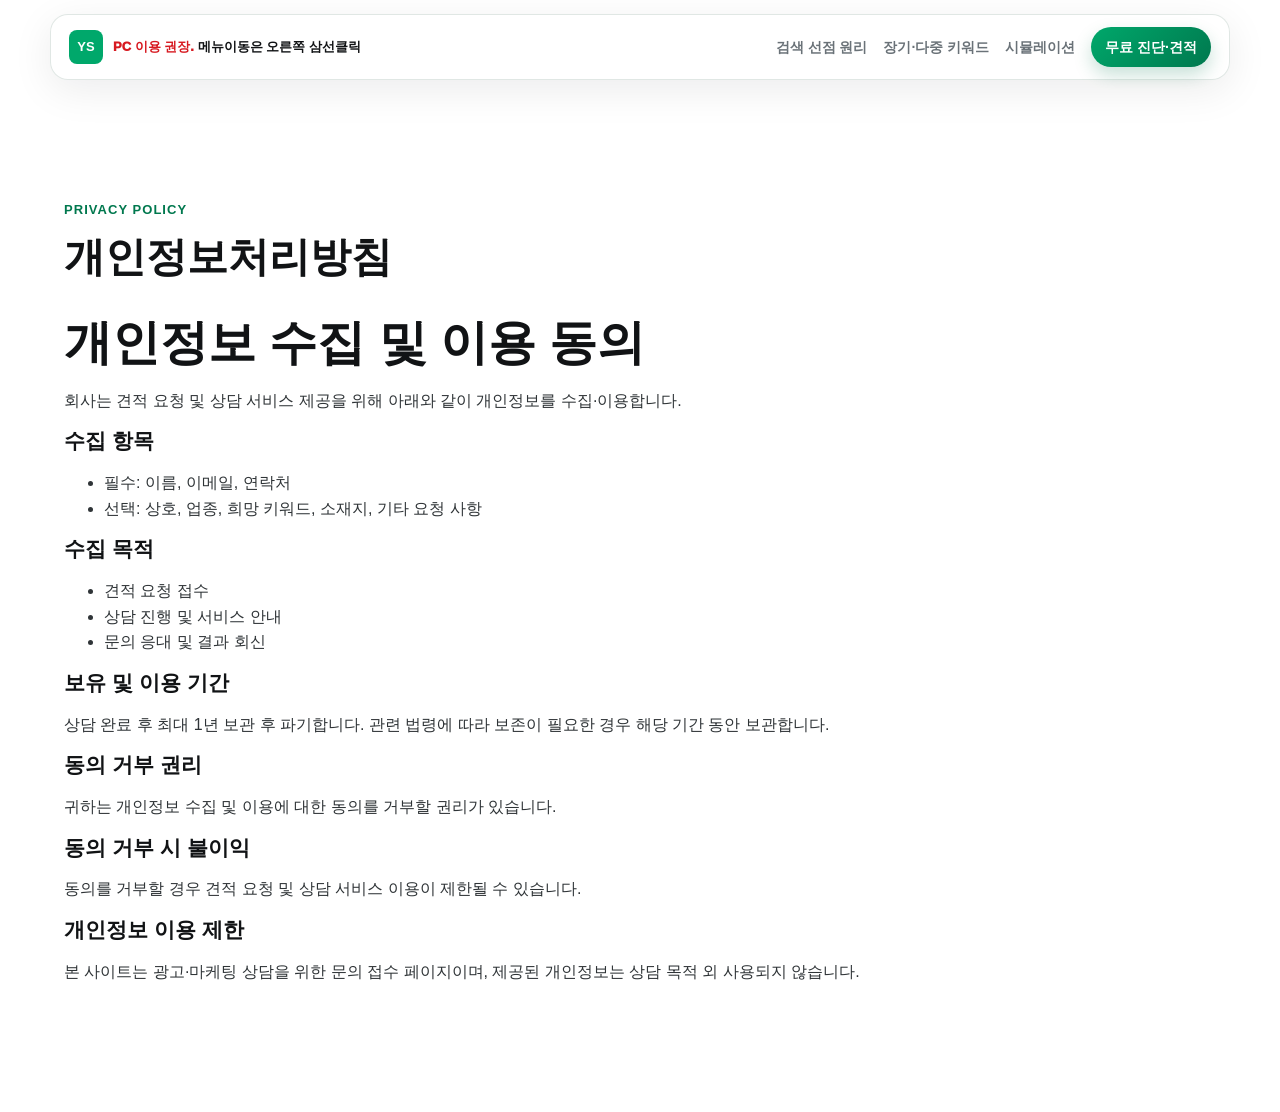
==== commit af2796a6: "Add YouTube autocomplete ad simulation popup. Let visitors preview branded search suggestions from t" ====
--- a/privacy.html
+++ b/privacy.html
@@ -4,7 +4,7 @@
     <meta charset="utf-8" />
     <meta name="viewport" content="width=device-width, initial-scale=1" />
     <title>개인정보처리방침 | 유튜브검색 광고대행</title>
-    <link rel="stylesheet" href="styles.css?v=2026052805" />
+    <link rel="stylesheet" href="styles.css?v=2026052807" />
   </head>
   <body>
     <header class="site-header">
@@ -26,7 +26,8 @@
         </button>
         <nav class="nav" id="main-nav" aria-label="주요 메뉴">
           <a href="index.html#concept">검색 선점 원리</a>
-          <a href="index.html#rankings">노출 실적</a>
+          <a href="index.html#longterm">장기·다중 키워드</a>
+          <a href="index.html?simulation=1">시뮬레이션</a>
           <a class="nav-cta" href="index.html#estimate">무료 진단·견적</a>
         </nav>
       </div>
@@ -77,6 +78,6 @@
         </div>
       </section>
     </main>
-    <script src="script.js?v=2026052805"></script>
+    <script src="script.js?v=2026052807"></script>
   </body>
 </html>
--- a/styles.css
+++ b/styles.css
@@ -30,6 +30,10 @@
 }
 
 body.nav-open {
+  overflow: hidden;
+}
+
+body.simulation-open {
   overflow: hidden;
 }
 
@@ -538,11 +542,134 @@
   font-weight: 950;
 }
 
-.concept-reference {
-  margin-top: -6px;
-  color: #102a5c;
+.simulation-trigger {
+  display: inline-flex;
+  align-items: center;
+  justify-content: center;
+  margin-top: 4px;
+  padding: 12px 26px;
+  color: #ffe066;
+  background: #102a5c;
+  border: 0;
+  border-radius: 999px;
+  font: inherit;
   font-size: 16px;
-  font-weight: 900;
+  font-weight: 950;
+  cursor: pointer;
+  box-shadow: 0 8px 20px rgba(16, 42, 92, 0.18);
+}
+
+.simulation-trigger:hover {
+  filter: brightness(1.08);
+}
+
+.nav-simulation {
+  padding: 0;
+  color: inherit;
+  background: transparent;
+  border: 0;
+  font: inherit;
+  font-weight: 700;
+  cursor: pointer;
+  white-space: nowrap;
+}
+
+.nav-simulation:hover {
+  color: var(--green-dark);
+}
+
+.simulation-modal {
+  position: fixed;
+  inset: 0;
+  z-index: 200;
+  display: grid;
+  place-items: center;
+  padding: 20px;
+}
+
+.simulation-modal[hidden] {
+  display: none;
+}
+
+.simulation-backdrop {
+  position: absolute;
+  inset: 0;
+  background: rgba(17, 19, 21, 0.55);
+}
+
+.simulation-dialog {
+  position: relative;
+  z-index: 1;
+  width: min(100%, 440px);
+  max-height: calc(100vh - 40px);
+  padding: 24px 20px;
+  overflow-y: auto;
+  background: #ffffff;
+  border-radius: 18px;
+  box-shadow: 0 20px 50px rgba(17, 19, 21, 0.22);
+}
+
+.simulation-dialog h2 {
+  margin: 0 0 18px;
+  color: var(--ink);
+  font-size: 24px;
+}
+
+.simulation-field {
+  display: grid;
+  gap: 8px;
+  margin-bottom: 14px;
+}
+
+.simulation-field span {
+  color: var(--ink);
+  font-size: 14px;
+  font-weight: 800;
+}
+
+.simulation-field input {
+  width: 100%;
+  padding: 12px 14px;
+  color: var(--ink);
+  background: #ffffff;
+  border: 1px solid var(--line);
+  border-radius: 10px;
+  font: inherit;
+  font-size: 15px;
+  font-weight: 700;
+}
+
+.simulation-field input::placeholder {
+  color: #9aa3a8;
+  font-weight: 600;
+}
+
+.simulation-field input:focus {
+  outline: 2px solid rgba(0, 168, 107, 0.35);
+  border-color: var(--green);
+}
+
+.simulation-hint {
+  margin: 0 0 12px;
+  color: #d71920;
+  font-size: 13px;
+  font-weight: 800;
+}
+
+.simulation-actions {
+  display: grid;
+  grid-template-columns: 1fr 1fr;
+  gap: 10px;
+  margin-top: 8px;
+}
+
+.simulation-preview {
+  width: 100%;
+  margin-bottom: 16px;
+}
+
+.simulation-preview .search-box {
+  font-size: 18px;
 }
 
 .red-emphasis {
@@ -577,6 +704,83 @@
   line-break: keep-all;
   word-break: keep-all;
   overflow-wrap: normal;
+}
+
+.comparison-section {
+  display: flex;
+  flex-direction: column;
+}
+
+.mobile-vs-card {
+  display: none;
+}
+
+.mobile-vs-title {
+  margin: 0 0 14px;
+  color: #ffe066;
+  font-size: 18px;
+  font-weight: 950;
+  line-height: 1.35;
+  text-align: center;
+  word-break: keep-all;
+}
+
+.mobile-vs-table {
+  overflow: hidden;
+  background: #ffffff;
+  border: 1px solid rgba(255, 255, 255, 0.28);
+  border-radius: 14px;
+  box-shadow: 0 10px 28px rgba(0, 0, 0, 0.14);
+}
+
+.mobile-vs-row {
+  display: grid;
+  grid-template-columns: 0.72fr 1fr 1fr;
+}
+
+.mobile-vs-row span {
+  padding: 12px 8px;
+  border-right: 1px solid #e8eef5;
+  border-bottom: 1px solid #e8eef5;
+  font-size: 12px;
+  font-weight: 700;
+  line-height: 1.4;
+  word-break: keep-all;
+}
+
+.mobile-vs-row span:last-child {
+  border-right: 0;
+}
+
+.mobile-vs-row:last-child span {
+  border-bottom: 0;
+}
+
+.mobile-vs-row.head {
+  color: #102a5c;
+  background: #ffe066;
+}
+
+.mobile-vs-row.head span {
+  font-size: 11px;
+  font-weight: 950;
+  text-align: center;
+}
+
+.mobile-vs-row:not(.head) span:first-child {
+  color: #102a5c;
+  background: #f3f7fb;
+  font-weight: 950;
+}
+
+.mobile-vs-row:not(.head) span:not(:first-child) {
+  color: #263238;
+  background: #ffffff;
+}
+
+.mobile-vs-row:not(.head) span:last-child {
+  color: #0a5c44;
+  background: #f4fff9;
 }
 
 .comparison-cards {
@@ -1688,6 +1892,17 @@
     border-radius: 12px;
   }
 
+  .nav-simulation {
+    width: 100%;
+    padding: 12px 14px;
+    text-align: left;
+    border-radius: 12px;
+  }
+
+  .nav-simulation:hover {
+    background: var(--soft);
+  }
+
   .nav a:not(.nav-cta):hover {
     background: var(--soft);
   }
@@ -1732,6 +1947,59 @@
 }
 
 @media (max-width: 980px) {
+  .comparison-legacy {
+    display: none;
+  }
+
+  .mobile-vs-card {
+    display: block;
+    margin-top: 14px;
+  }
+
+  .appeal-box {
+    margin-top: 22px;
+  }
+}
+
+@media (min-width: 981px) {
+  .mobile-vs-card {
+    display: none;
+  }
+
+  .comparison-legacy {
+    display: contents;
+  }
+
+  .intent-flow {
+    order: 1;
+  }
+
+  .appeal-box {
+    order: 2;
+  }
+
+  .comparison-cards {
+    order: 3;
+  }
+
+  .mobile-table-hint {
+    order: 4;
+  }
+
+  .comparison-table {
+    order: 5;
+  }
+
+  .comparison-punchline {
+    order: 6;
+  }
+
+  .comparison-note {
+    order: 7;
+  }
+}
+
+@media (max-width: 980px) {
   .hero,
   .two-column,
   .estimate-section {
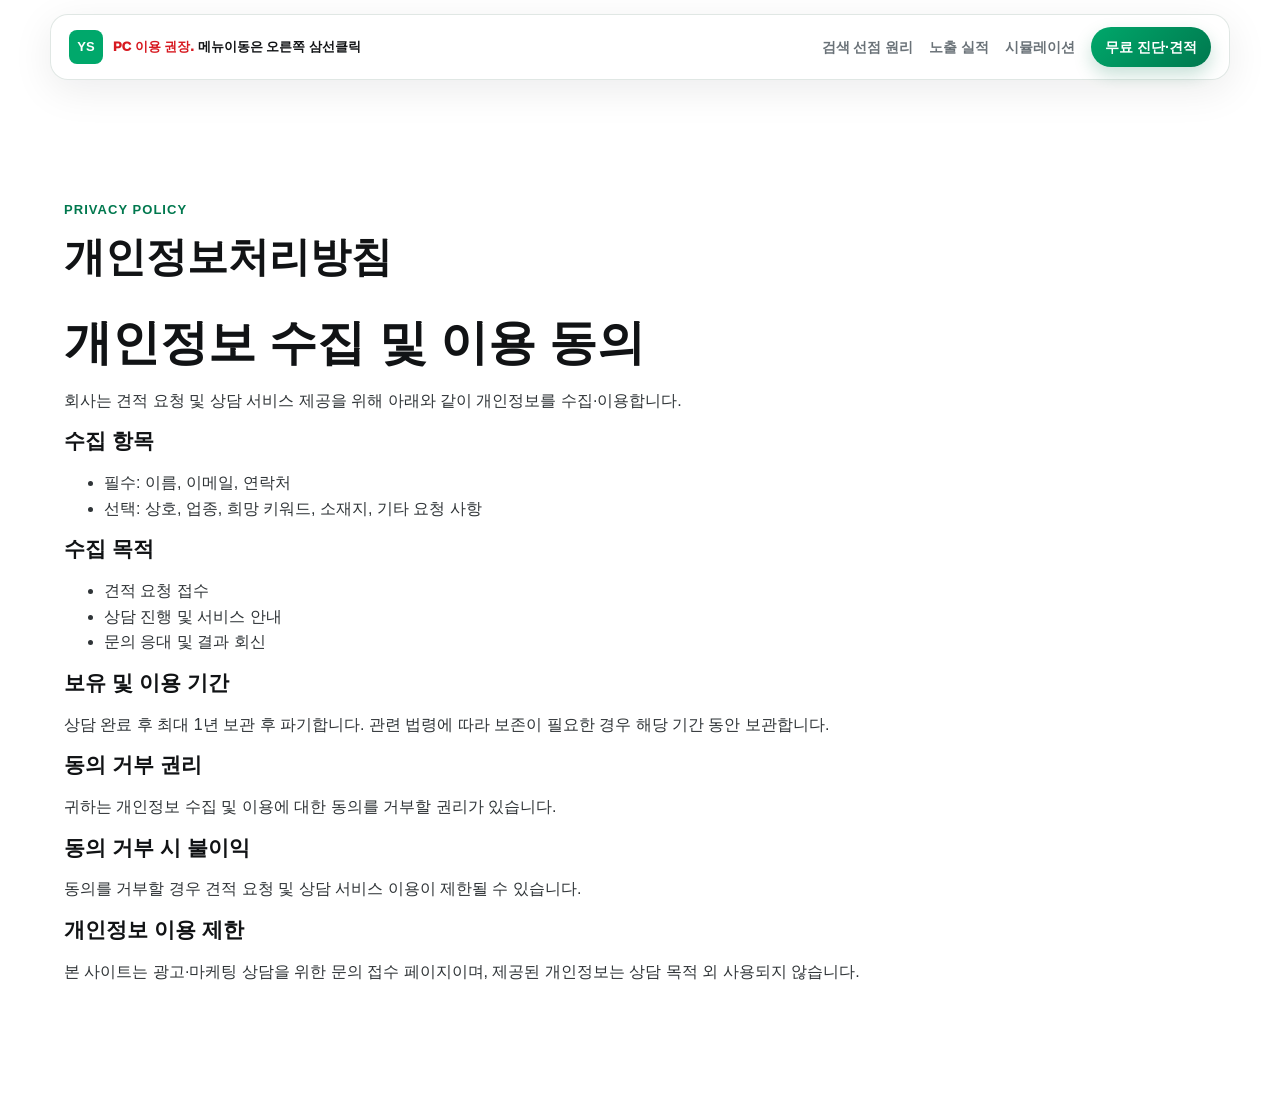
==== commit 66109f20: "Restore rankings link in privacy navigation. Co-authored-by: Cursor <cursoragent@cursor.com>" ====
--- a/privacy.html
+++ b/privacy.html
@@ -26,7 +26,7 @@
         </button>
         <nav class="nav" id="main-nav" aria-label="주요 메뉴">
           <a href="index.html#concept">검색 선점 원리</a>
-          <a href="index.html#longterm">장기·다중 키워드</a>
+          <a href="index.html#rankings">노출 실적</a>
           <a href="index.html?simulation=1">시뮬레이션</a>
           <a class="nav-cta" href="index.html#estimate">무료 진단·견적</a>
         </nav>
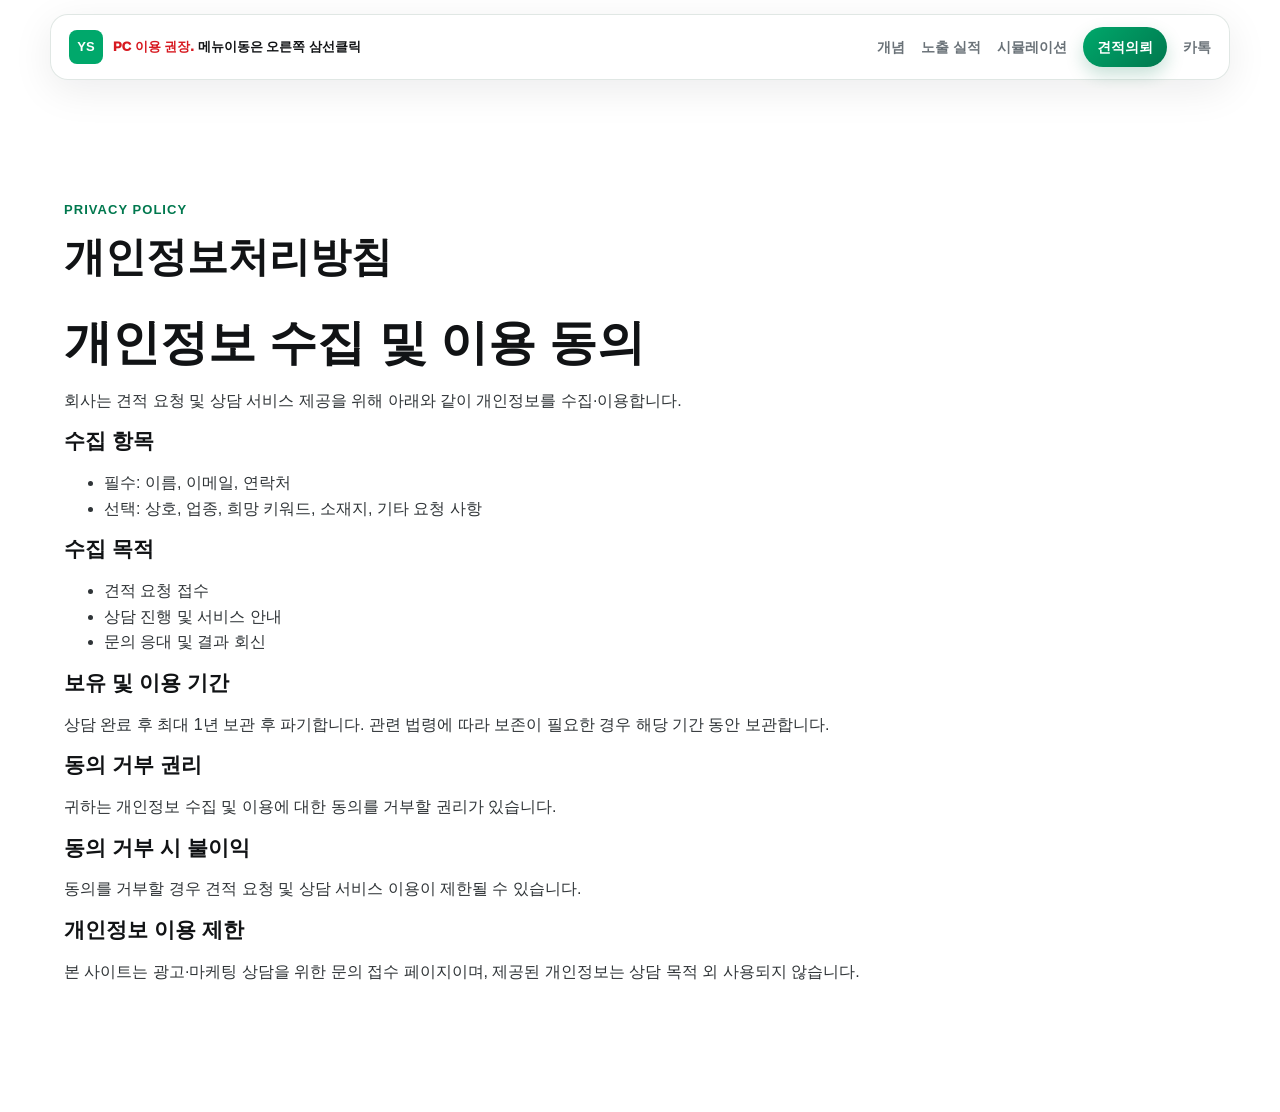
==== commit 314752e7: "Simplify floating nav labels and replace consult dropdown with Kakao link. Rename menu items, remove" ====
--- a/privacy.html
+++ b/privacy.html
@@ -4,7 +4,7 @@
     <meta charset="utf-8" />
     <meta name="viewport" content="width=device-width, initial-scale=1" />
     <title>개인정보처리방침 | 유튜브검색 광고대행</title>
-    <link rel="stylesheet" href="styles.css?v=2026052807" />
+    <link rel="stylesheet" href="styles.css?v=2026052812" />
   </head>
   <body>
     <header class="site-header">
@@ -25,10 +25,11 @@
           <span></span>
         </button>
         <nav class="nav" id="main-nav" aria-label="주요 메뉴">
-          <a href="index.html#concept">검색 선점 원리</a>
+          <a href="index.html#concept">개념</a>
           <a href="index.html#rankings">노출 실적</a>
           <a href="index.html?simulation=1">시뮬레이션</a>
-          <a class="nav-cta" href="index.html#estimate">무료 진단·견적</a>
+          <a class="nav-cta" href="index.html#estimate">견적의뢰</a>
+          <a href="https://open.kakao.com/o/siPn46vi" target="_blank" rel="noopener">카톡</a>
         </nav>
       </div>
     </header>
--- a/styles.css
+++ b/styles.css
@@ -293,6 +293,15 @@
   line-break: keep-all;
 }
 
+.hero-subtitle {
+  max-width: 920px;
+  margin-top: 4px;
+  font-size: clamp(22px, 2.1vw, 34px);
+  font-weight: 900;
+  line-height: 1.45;
+  color: #243038;
+}
+
 h2 {
   font-size: clamp(28px, 4vw, 48px);
 }
@@ -449,8 +458,16 @@
   padding: clamp(20px, 2.8vw, 28px);
 }
 
+.search-demo-head {
+  display: flex;
+  align-items: center;
+  justify-content: space-between;
+  gap: 10px;
+  margin-bottom: 12px;
+}
+
 .search-label {
-  margin-bottom: 12px;
+  margin-bottom: 0;
   color: var(--muted);
   font-weight: 800;
 }
@@ -546,7 +563,7 @@
   display: inline-flex;
   align-items: center;
   justify-content: center;
-  margin-top: 4px;
+  gap: 7px;
   padding: 12px 26px;
   color: #ffe066;
   background: #102a5c;
@@ -555,8 +572,25 @@
   font: inherit;
   font-size: 16px;
   font-weight: 950;
+  line-height: 1.2;
+  white-space: nowrap;
   cursor: pointer;
   box-shadow: 0 8px 20px rgba(16, 42, 92, 0.18);
+}
+
+.simulation-trigger--inline {
+  flex-shrink: 0;
+  padding: 8px 14px;
+  font-size: 12px;
+  box-shadow: 0 6px 16px rgba(16, 42, 92, 0.16);
+}
+
+.simulation-trigger--section {
+  margin-top: 4px;
+}
+
+.simulation-icon {
+  flex-shrink: 0;
 }
 
 .simulation-trigger:hover {
@@ -1768,11 +1802,18 @@
   font-size: 14px;
 }
 
-.form-note a {
+.form-note.is-success {
   color: var(--green-dark);
-  font-weight: 900;
-  text-decoration: underline;
-  text-underline-offset: 3px;
+  font-weight: 800;
+}
+
+.form-note.is-error {
+  color: #b42318;
+  font-weight: 800;
+}
+
+.botcheck {
+  display: none;
 }
 
 .privacy-note {
@@ -2255,6 +2296,10 @@
     font-size: 46px;
   }
 
+  .hero-subtitle {
+    font-size: 28px;
+  }
+
   .hero-stats {
     grid-template-columns: 1fr;
   }
@@ -2307,9 +2352,10 @@
     word-break: keep-all;
   }
 
-  .hero h1 {
+  .hero h1,
+  .hero-subtitle {
     max-width: none;
-    font-size: 36px;
+    font-size: 26px;
   }
 
   .hero h1 .keep-phrase,
@@ -2338,6 +2384,24 @@
     margin-top: 28px;
   }
 
+  .simulation-trigger--inline {
+    padding: 7px 11px;
+    font-size: 11px;
+    gap: 5px;
+  }
+
+  .simulation-trigger--inline .simulation-icon {
+    width: 12px;
+    height: 12px;
+  }
+
+  .simulation-trigger--section {
+    width: 100%;
+    max-width: 100%;
+    padding: 11px 18px;
+    font-size: 14px;
+  }
+
   .channel-note {
     width: 100%;
     margin-top: 18px;
